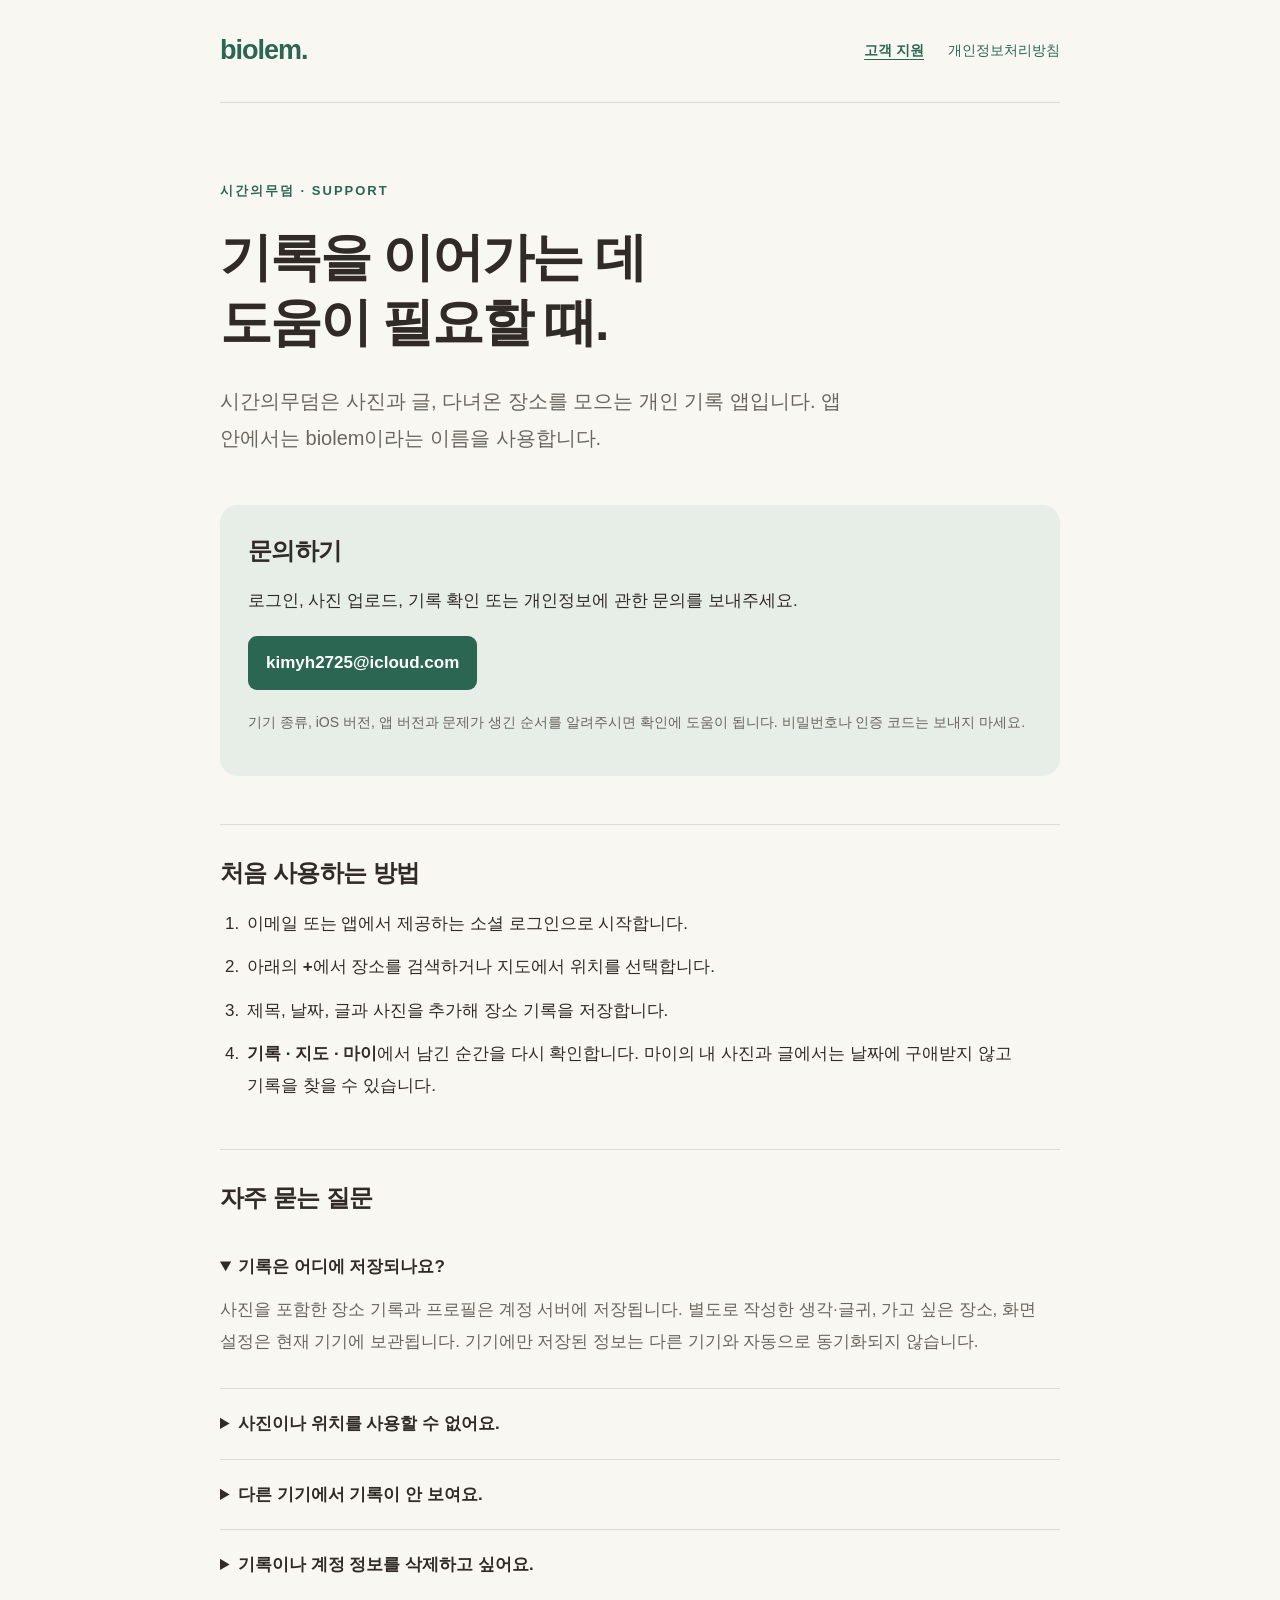
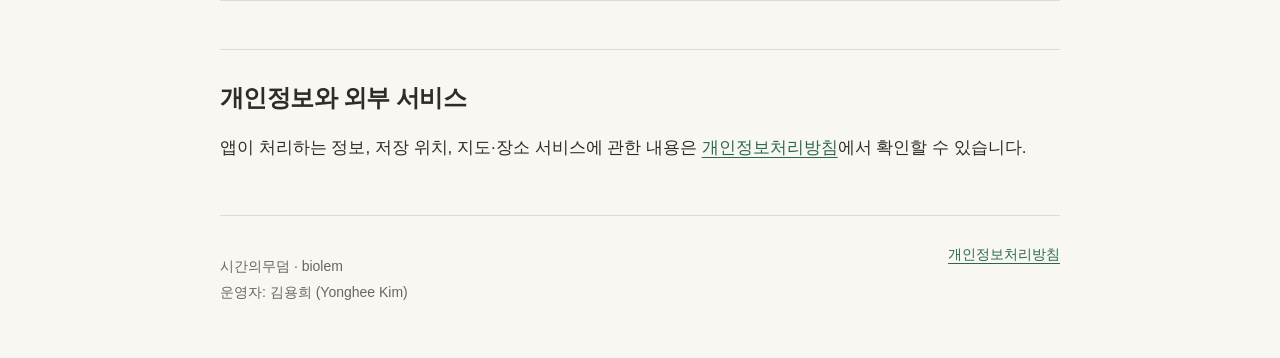
==== index.html @ be9ebc22 "Publish Biolem support and privacy policy" ====
<!doctype html>
<html lang="ko">
<head>
  <meta charset="utf-8">
  <meta name="viewport" content="width=device-width, initial-scale=1">
  <meta name="description" content="시간의무덤(biolem)의 사용 안내와 고객 지원입니다.">
  <title>시간의무덤 · 고객 지원</title>
  <link rel="stylesheet" href="style.css">
</head>
<body>
  <header><a class="brand" href="./">biolem.</a><nav aria-label="주 메뉴"><a href="./" aria-current="page">고객 지원</a><a href="privacy.html">개인정보처리방침</a></nav></header>
  <main>
    <p class="eyebrow">시간의무덤 · SUPPORT</p>
    <h1>기록을 이어가는 데<br>도움이 필요할 때.</h1>
    <p class="lead">시간의무덤은 사진과 글, 다녀온 장소를 모으는 개인 기록 앱입니다. 앱 안에서는 biolem이라는 이름을 사용합니다.</p>
    <section class="contact"><h2>문의하기</h2><p>로그인, 사진 업로드, 기록 확인 또는 개인정보에 관한 문의를 보내주세요.</p><a class="button" href="mailto:kimyh2725@icloud.com">kimyh2725@icloud.com</a><p class="small">기기 종류, iOS 버전, 앱 버전과 문제가 생긴 순서를 알려주시면 확인에 도움이 됩니다. 비밀번호나 인증 코드는 보내지 마세요.</p></section>
    <section><h2>처음 사용하는 방법</h2><ol><li>이메일 또는 앱에서 제공하는 소셜 로그인으로 시작합니다.</li><li>아래의 <strong>+</strong>에서 장소를 검색하거나 지도에서 위치를 선택합니다.</li><li>제목, 날짜, 글과 사진을 추가해 장소 기록을 저장합니다.</li><li><strong>기록 · 지도 · 마이</strong>에서 남긴 순간을 다시 확인합니다. 마이의 내 사진과 글에서는 날짜에 구애받지 않고 기록을 찾을 수 있습니다.</li></ol></section>
    <section><h2>자주 묻는 질문</h2>
      <details open><summary>기록은 어디에 저장되나요?</summary><p>사진을 포함한 장소 기록과 프로필은 계정 서버에 저장됩니다. 별도로 작성한 생각·글귀, 가고 싶은 장소, 화면 설정은 현재 기기에 보관됩니다. 기기에만 저장된 정보는 다른 기기와 자동으로 동기화되지 않습니다.</p></details>
      <details><summary>사진이나 위치를 사용할 수 없어요.</summary><p>iPhone 설정에서 앱의 사진·위치 접근 권한을 확인해 주세요. 위치 권한을 허용하지 않아도 장소를 검색하거나 지도에서 직접 선택할 수 있습니다. 로그인, 장소 검색과 서버에 저장된 기록 확인에는 인터넷 연결이 필요합니다.</p></details>
      <details><summary>다른 기기에서 기록이 안 보여요.</summary><p>처음 사용한 것과 같은 로그인 방식과 계정을 선택했는지 확인해 주세요. Apple의 이메일 가리기로 가입한 계정은 평소 사용하는 이메일 계정과 다를 수 있습니다. 기기에만 저장된 생각·글귀와 가고 싶은 장소는 자동으로 옮겨지지 않습니다.</p></details>
      <details><summary>기록이나 계정 정보를 삭제하고 싶어요.</summary><p>장소 기록과 생각·글귀는 해당 기록의 상세 화면에서 삭제할 수 있습니다. 계정 전체, 업로드된 원본 사진 또는 관련 개인정보의 삭제를 원하면 문의 이메일로 요청해 주세요. 계정 확인 후 삭제 대상과 처리 결과를 안내합니다. 기기에만 보관된 정보는 사용하는 기기에서도 직접 삭제해 주세요.</p></details>
    </section>
    <section><h2>개인정보와 외부 서비스</h2><p>앱이 처리하는 정보, 저장 위치, 지도·장소 서비스에 관한 내용은 <a href="privacy.html">개인정보처리방침</a>에서 확인할 수 있습니다.</p></section>
  </main>
  <footer><p>시간의무덤 · biolem<br>운영자: 김용희 (Yonghee Kim)</p><a href="privacy.html">개인정보처리방침</a></footer>
</body>
</html>
---- style.css ----
:root{color-scheme:light;--paper:#f8f7f2;--ink:#302b26;--green:#2b6653;--line:#dddcd3;--muted:#68665e}
*{box-sizing:border-box}html{scroll-behavior:smooth}body{margin:0;background:var(--paper);color:var(--ink);font:17px/1.85 -apple-system,BlinkMacSystemFont,"Apple SD Gothic Neo","Noto Sans KR",sans-serif;word-break:keep-all;overflow-wrap:anywhere}
header,main,footer{width:min(840px,calc(100% - 48px));margin:auto}header{padding:26px 0;display:flex;align-items:center;justify-content:space-between;gap:20px;border-bottom:1px solid var(--line)}a{color:var(--green);text-underline-offset:4px}.brand{font-size:27px;font-weight:800;text-decoration:none;letter-spacing:-1px}nav{display:flex;gap:24px;font-size:14px}nav a{text-decoration:none}nav a[aria-current]{font-weight:700;text-decoration:underline}main{padding:64px 0 40px}.eyebrow{font-size:13px;font-weight:700;letter-spacing:2px;color:var(--green)}h1{font-size:clamp(34px,6vw,52px);line-height:1.25;letter-spacing:-2px;margin:22px 0 28px}h2{font-size:24px;line-height:1.5;letter-spacing:-.6px;margin:0 0 16px}p{margin:12px 0}.lead{font-size:20px;color:var(--muted);max-width:700px}.small{font-size:14px;color:var(--muted)}section{margin-top:48px;padding-top:30px;border-top:1px solid var(--line)}.contact{background:#e7eee8;padding:28px;border:0;border-radius:18px}.button{display:inline-block;background:var(--green);color:#fff;padding:11px 18px;border-radius:9px;font-weight:600;text-decoration:none;margin:8px 0}a:focus-visible,summary:focus-visible{outline:3px solid var(--green);outline-offset:5px}ul,ol{padding-left:24px}li{padding-left:3px;margin:12px 0}details{padding:19px 0;border-bottom:1px solid var(--line)}summary{font-weight:600;cursor:pointer}details p{color:var(--muted)}dt{font-weight:700;margin-top:23px}dd{margin:8px 0 24px}footer{display:flex;justify-content:space-between;gap:24px;border-top:1px solid var(--line);padding:26px 0 40px;font-size:14px;color:var(--muted)}@media(max-width:520px){header,main,footer{width:calc(100% - 36px)}header{align-items:flex-start}nav{gap:12px;flex-wrap:wrap;justify-content:flex-end;max-width:215px}main{padding-top:40px}.contact{padding:22px}footer{flex-direction:column;gap:8px}.lead{font-size:18px}}@media(prefers-reduced-motion:reduce){html{scroll-behavior:auto}}
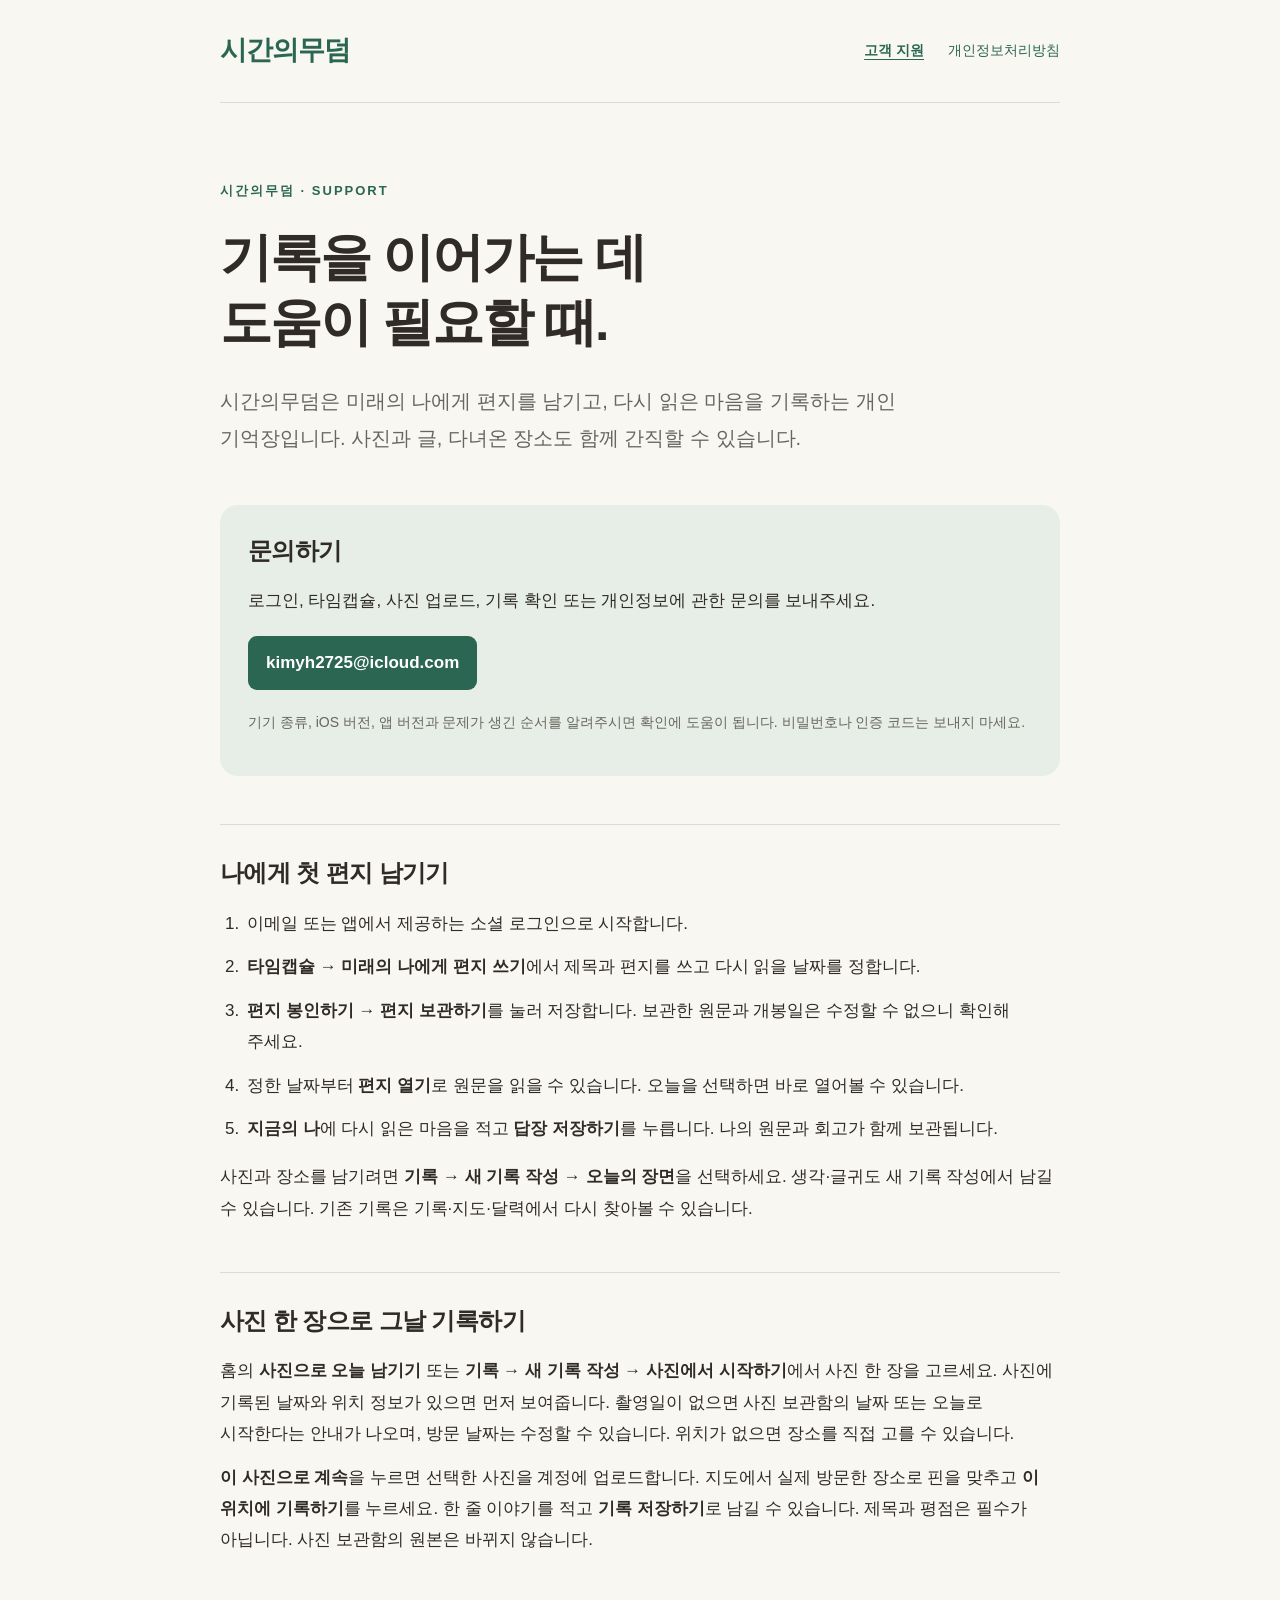
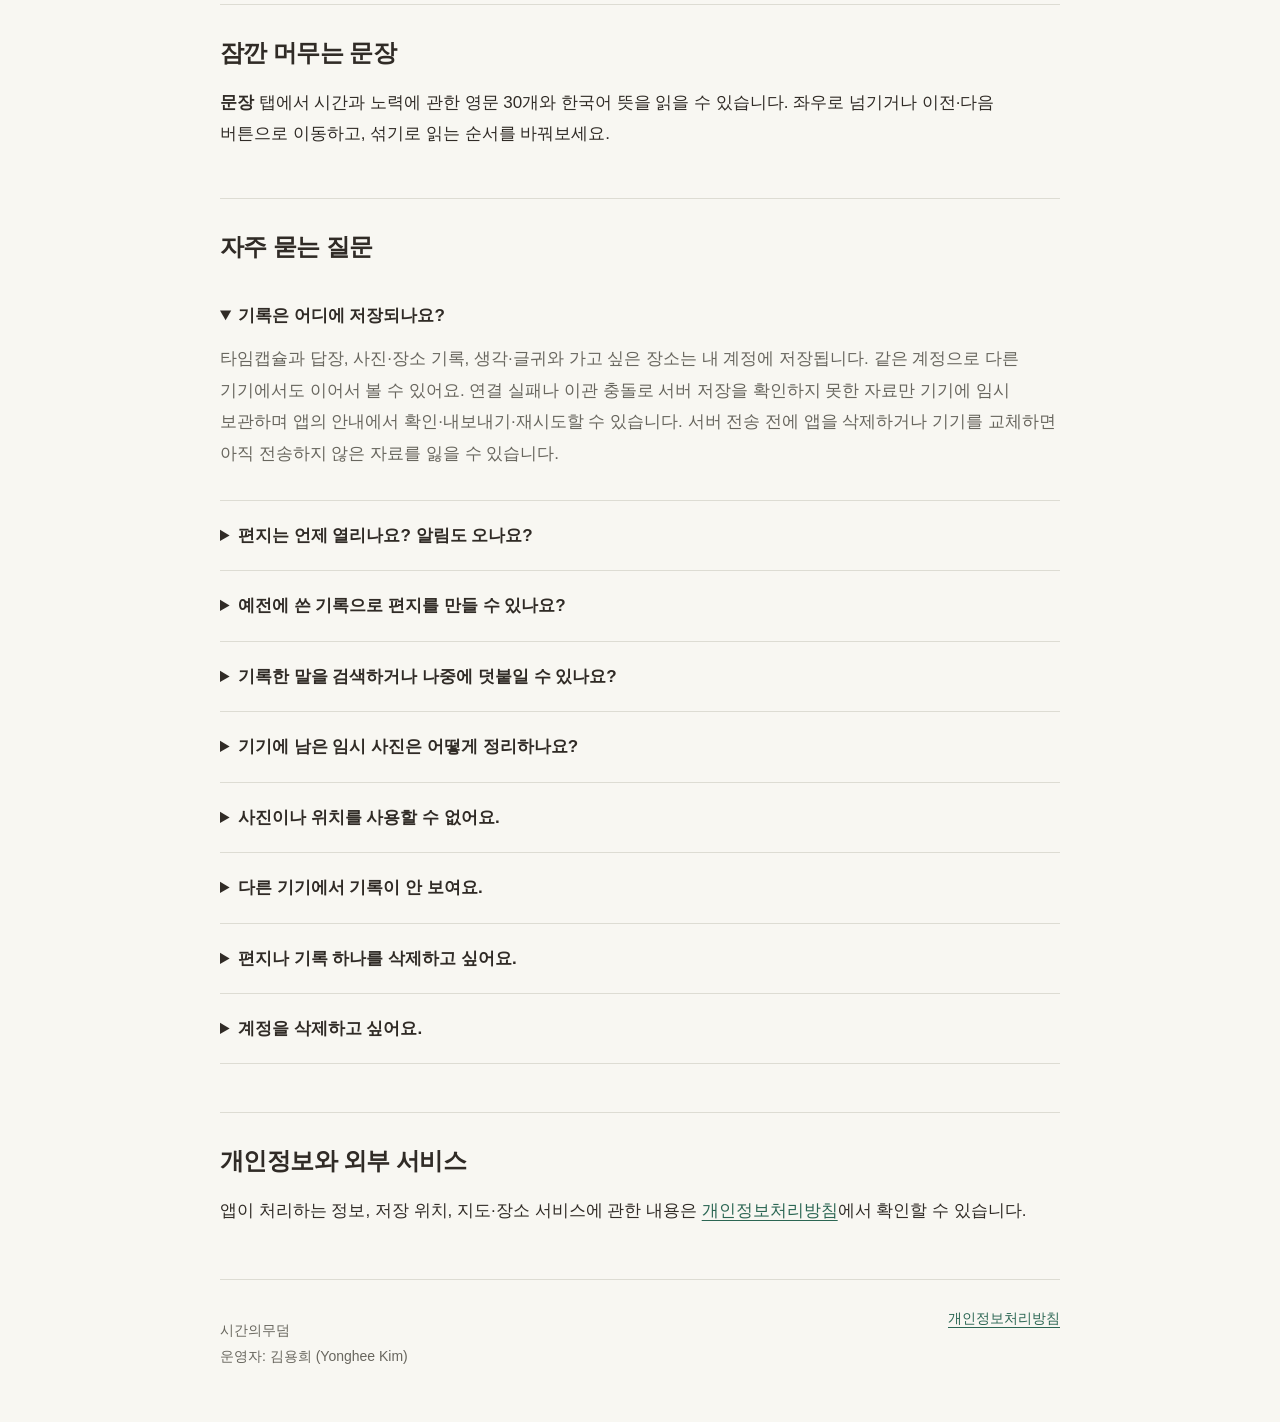
==== commit 81a11d8b: "Update support and privacy for time capsule journal" ====
--- a/index.html
+++ b/index.html
@@ -3,26 +3,33 @@
 <head>
   <meta charset="utf-8">
   <meta name="viewport" content="width=device-width, initial-scale=1">
-  <meta name="description" content="시간의무덤(biolem)의 사용 안내와 고객 지원입니다.">
+  <meta name="description" content="시간의무덤의 타임캡슐, 개인 기록, 계정과 저장 정보에 관한 사용 안내입니다.">
   <title>시간의무덤 · 고객 지원</title>
   <link rel="stylesheet" href="style.css">
 </head>
 <body>
-  <header><a class="brand" href="./">biolem.</a><nav aria-label="주 메뉴"><a href="./" aria-current="page">고객 지원</a><a href="privacy.html">개인정보처리방침</a></nav></header>
+  <header><a class="brand" href="./">시간의무덤</a><nav aria-label="주 메뉴"><a href="./" aria-current="page">고객 지원</a><a href="privacy.html">개인정보처리방침</a></nav></header>
   <main>
     <p class="eyebrow">시간의무덤 · SUPPORT</p>
     <h1>기록을 이어가는 데<br>도움이 필요할 때.</h1>
-    <p class="lead">시간의무덤은 사진과 글, 다녀온 장소를 모으는 개인 기록 앱입니다. 앱 안에서는 biolem이라는 이름을 사용합니다.</p>
-    <section class="contact"><h2>문의하기</h2><p>로그인, 사진 업로드, 기록 확인 또는 개인정보에 관한 문의를 보내주세요.</p><a class="button" href="mailto:kimyh2725@icloud.com">kimyh2725@icloud.com</a><p class="small">기기 종류, iOS 버전, 앱 버전과 문제가 생긴 순서를 알려주시면 확인에 도움이 됩니다. 비밀번호나 인증 코드는 보내지 마세요.</p></section>
-    <section><h2>처음 사용하는 방법</h2><ol><li>이메일 또는 앱에서 제공하는 소셜 로그인으로 시작합니다.</li><li>아래의 <strong>+</strong>에서 장소를 검색하거나 지도에서 위치를 선택합니다.</li><li>제목, 날짜, 글과 사진을 추가해 장소 기록을 저장합니다.</li><li><strong>기록 · 지도 · 마이</strong>에서 남긴 순간을 다시 확인합니다. 마이의 내 사진과 글에서는 날짜에 구애받지 않고 기록을 찾을 수 있습니다.</li></ol></section>
+    <p class="lead">시간의무덤은 미래의 나에게 편지를 남기고, 다시 읽은 마음을 기록하는 개인 기억장입니다. 사진과 글, 다녀온 장소도 함께 간직할 수 있습니다.</p>
+    <section class="contact"><h2>문의하기</h2><p>로그인, 타임캡슐, 사진 업로드, 기록 확인 또는 개인정보에 관한 문의를 보내주세요.</p><a class="button" href="mailto:kimyh2725@icloud.com">kimyh2725@icloud.com</a><p class="small">기기 종류, iOS 버전, 앱 버전과 문제가 생긴 순서를 알려주시면 확인에 도움이 됩니다. 비밀번호나 인증 코드는 보내지 마세요.</p></section>
+    <section><h2>나에게 첫 편지 남기기</h2><ol><li>이메일 또는 앱에서 제공하는 소셜 로그인으로 시작합니다.</li><li><strong>타임캡슐 → 미래의 나에게 편지 쓰기</strong>에서 제목과 편지를 쓰고 다시 읽을 날짜를 정합니다.</li><li><strong>편지 봉인하기 → 편지 보관하기</strong>를 눌러 저장합니다. 보관한 원문과 개봉일은 수정할 수 없으니 확인해 주세요.</li><li>정한 날짜부터 <strong>편지 열기</strong>로 원문을 읽을 수 있습니다. 오늘을 선택하면 바로 열어볼 수 있습니다.</li><li><strong>지금의 나</strong>에 다시 읽은 마음을 적고 <strong>답장 저장하기</strong>를 누릅니다. 나의 원문과 회고가 함께 보관됩니다.</li></ol><p>사진과 장소를 남기려면 <strong>기록 → 새 기록 작성 → 오늘의 장면</strong>을 선택하세요. 생각·글귀도 새 기록 작성에서 남길 수 있습니다. 기존 기록은 기록·지도·달력에서 다시 찾아볼 수 있습니다.</p></section>
+    <section><h2>사진 한 장으로 그날 기록하기</h2><p>홈의 <strong>사진으로 오늘 남기기</strong> 또는 <strong>기록 → 새 기록 작성 → 사진에서 시작하기</strong>에서 사진 한 장을 고르세요. 사진에 기록된 날짜와 위치 정보가 있으면 먼저 보여줍니다. 촬영일이 없으면 사진 보관함의 날짜 또는 오늘로 시작한다는 안내가 나오며, 방문 날짜는 수정할 수 있습니다. 위치가 없으면 장소를 직접 고를 수 있습니다.</p><p><strong>이 사진으로 계속</strong>을 누르면 선택한 사진을 계정에 업로드합니다. 지도에서 실제 방문한 장소로 핀을 맞추고 <strong>이 위치에 기록하기</strong>를 누르세요. 한 줄 이야기를 적고 <strong>기록 저장하기</strong>로 남길 수 있습니다. 제목과 평점은 필수가 아닙니다. 사진 보관함의 원본은 바뀌지 않습니다.</p></section>
+    <section><h2>잠깐 머무는 문장</h2><p><strong>문장</strong> 탭에서 시간과 노력에 관한 영문 30개와 한국어 뜻을 읽을 수 있습니다. 좌우로 넘기거나 이전·다음 버튼으로 이동하고, 섞기로 읽는 순서를 바꿔보세요.</p></section>
     <section><h2>자주 묻는 질문</h2>
-      <details open><summary>기록은 어디에 저장되나요?</summary><p>사진을 포함한 장소 기록과 프로필은 계정 서버에 저장됩니다. 별도로 작성한 생각·글귀, 가고 싶은 장소, 화면 설정은 현재 기기에 보관됩니다. 기기에만 저장된 정보는 다른 기기와 자동으로 동기화되지 않습니다.</p></details>
+      <details open><summary>기록은 어디에 저장되나요?</summary><p>타임캡슐과 답장, 사진·장소 기록, 생각·글귀와 가고 싶은 장소는 내 계정에 저장됩니다. 같은 계정으로 다른 기기에서도 이어서 볼 수 있어요. 연결 실패나 이관 충돌로 서버 저장을 확인하지 못한 자료만 기기에 임시 보관하며 앱의 안내에서 확인·내보내기·재시도할 수 있습니다. 서버 전송 전에 앱을 삭제하거나 기기를 교체하면 아직 전송하지 않은 자료를 잃을 수 있습니다.</p></details>
+      <details><summary>편지는 언제 열리나요? 알림도 오나요?</summary><p>기기에 설정된 날짜가 정한 개봉일이 되면 보관함에서 직접 편지를 열 수 있습니다. 그 전에는 제목과 날짜만 표시하고 본문은 보여주지 않습니다. 자동 알림이나 이메일 발송 기능은 제공하지 않습니다. 개봉일은 다시 읽을 때를 정하는 기능이며, 기기 날짜 변경을 막거나 특정 날짜까지 암호로 잠그는 보안 기능은 아닙니다.</p></details>
+      <details><summary>예전에 쓴 기록으로 편지를 만들 수 있나요?</summary><p>타임캡슐의 <strong>남겨둔 기억에서 시작하기</strong>에서 기존 기록을 찾아보세요. 장소 기록 상세의 <strong>이 기억을 미래로 보내기</strong>, 생각·글귀 상세의 <strong>이 글을 미래로 보내기</strong>로 편지 초안을 만들 수 있습니다. 내용을 확인·수정하고 열 날짜를 정한 뒤 보관을 확정합니다. 장소에서 가져온 편지를 열면 <strong>이날의 사진과 장소 보기</strong>로 원래 기록에 돌아갈 수 있습니다. 사진은 원래 기록에 있고 편지로 복사되거나 봉인되지 않습니다. 편지와 원래 기록은 별도로 보관되므로 하나를 삭제해도 다른 하나가 함께 삭제되지는 않습니다. 원래 기록을 삭제했다면 사진·장소 링크는 더 이상 열 수 없습니다.</p></details>
+      <details><summary>기록한 말을 검색하거나 나중에 덧붙일 수 있나요?</summary><p><strong>기록</strong>에서 장소 기록의 제목·내용·주소와 생각·글귀의 내용·출처로 검색할 수 있습니다. 장소 기록 상세에서 수정하면 나중에 이야기를 덧붙일 수 있습니다. 장소 이야기의 한도는 6,000자이며, 넘긴 글은 자동으로 자르지 않고 분량을 줄이도록 안내합니다.</p></details>
+      <details><summary>기기에 남은 임시 사진은 어떻게 정리하나요?</summary><p>iPhone 앱의 <strong>마이 → 임시 사진 정리</strong>는 사진을 선택·편집하면서 만든 임시 파일을 정리합니다. 휴대폰 사진 보관함의 원본과 계정 서버에 저장된 사진·기록은 삭제하지 않습니다. 화면에 표시된 사진의 모든 캐시나 앱 전체 저장 공간을 비우는 기능은 아닙니다.</p></details>
       <details><summary>사진이나 위치를 사용할 수 없어요.</summary><p>iPhone 설정에서 앱의 사진·위치 접근 권한을 확인해 주세요. 위치 권한을 허용하지 않아도 장소를 검색하거나 지도에서 직접 선택할 수 있습니다. 로그인, 장소 검색과 서버에 저장된 기록 확인에는 인터넷 연결이 필요합니다.</p></details>
-      <details><summary>다른 기기에서 기록이 안 보여요.</summary><p>처음 사용한 것과 같은 로그인 방식과 계정을 선택했는지 확인해 주세요. Apple의 이메일 가리기로 가입한 계정은 평소 사용하는 이메일 계정과 다를 수 있습니다. 기기에만 저장된 생각·글귀와 가고 싶은 장소는 자동으로 옮겨지지 않습니다.</p></details>
-      <details><summary>기록이나 계정 정보를 삭제하고 싶어요.</summary><p>장소 기록과 생각·글귀는 해당 기록의 상세 화면에서 삭제할 수 있습니다. 계정 전체, 업로드된 원본 사진 또는 관련 개인정보의 삭제를 원하면 문의 이메일로 요청해 주세요. 계정 확인 후 삭제 대상과 처리 결과를 안내합니다. 기기에만 보관된 정보는 사용하는 기기에서도 직접 삭제해 주세요.</p></details>
+      <details><summary>다른 기기에서 기록이 안 보여요.</summary><p>같은 로그인 방식과 계정인지 확인하고 기록 화면을 새로고침해 주세요. Apple의 이메일 가리기 계정은 평소 이메일 계정과 다를 수 있습니다. 예전 기기에만 있는 자료는 그 기기에서 새 앱을 열어 서버 이관을 완료해야 합니다. 전송 대기 안내가 있다면 내용을 확인하고 다시 시도해 주세요.</p></details>
+      <details><summary>편지나 기록 하나를 삭제하고 싶어요.</summary><p>타임캡슐 상세의 <strong>편지 삭제</strong>는 계정에 저장한 원문과 답장을 함께 지웁니다. 다른 기기에도 다시 조회할 때 반영됩니다. 장소 기록·생각·글귀는 해당 상세 화면에서, 가고 싶은 장소는 지도 안 목록에서 삭제할 수 있습니다. 구버전의 예전 백업 사본은 계정 삭제 시 함께 정리됩니다.</p></details>
+      <details><summary>계정을 삭제하고 싶어요.</summary><p><strong>마이 → 계정 삭제 → 계정 삭제하기 → 영구 삭제</strong>에서 진행합니다. 계정과 프로필, 사진·장소 기록, 북마크, 타임캡슐·답장·예전 백업, 생각·글귀·가고 싶은 장소를 서버에서 삭제하고 요청한 기기의 전송 대기 자료를 정리합니다. 휴대폰 사진 보관함의 원본은 유지됩니다. 다른 기기에 아직 전송하지 않은 예전 자료는 해당 기기에서도 정리해주세요. 처리 중 오류는 앱에서 재시도하거나 문의 이메일로 연락해 주세요.</p></details>
     </section>
     <section><h2>개인정보와 외부 서비스</h2><p>앱이 처리하는 정보, 저장 위치, 지도·장소 서비스에 관한 내용은 <a href="privacy.html">개인정보처리방침</a>에서 확인할 수 있습니다.</p></section>
   </main>
-  <footer><p>시간의무덤 · biolem<br>운영자: 김용희 (Yonghee Kim)</p><a href="privacy.html">개인정보처리방침</a></footer>
+  <footer><p>시간의무덤<br>운영자: 김용희 (Yonghee Kim)</p><a href="privacy.html">개인정보처리방침</a></footer>
 </body>
 </html>
